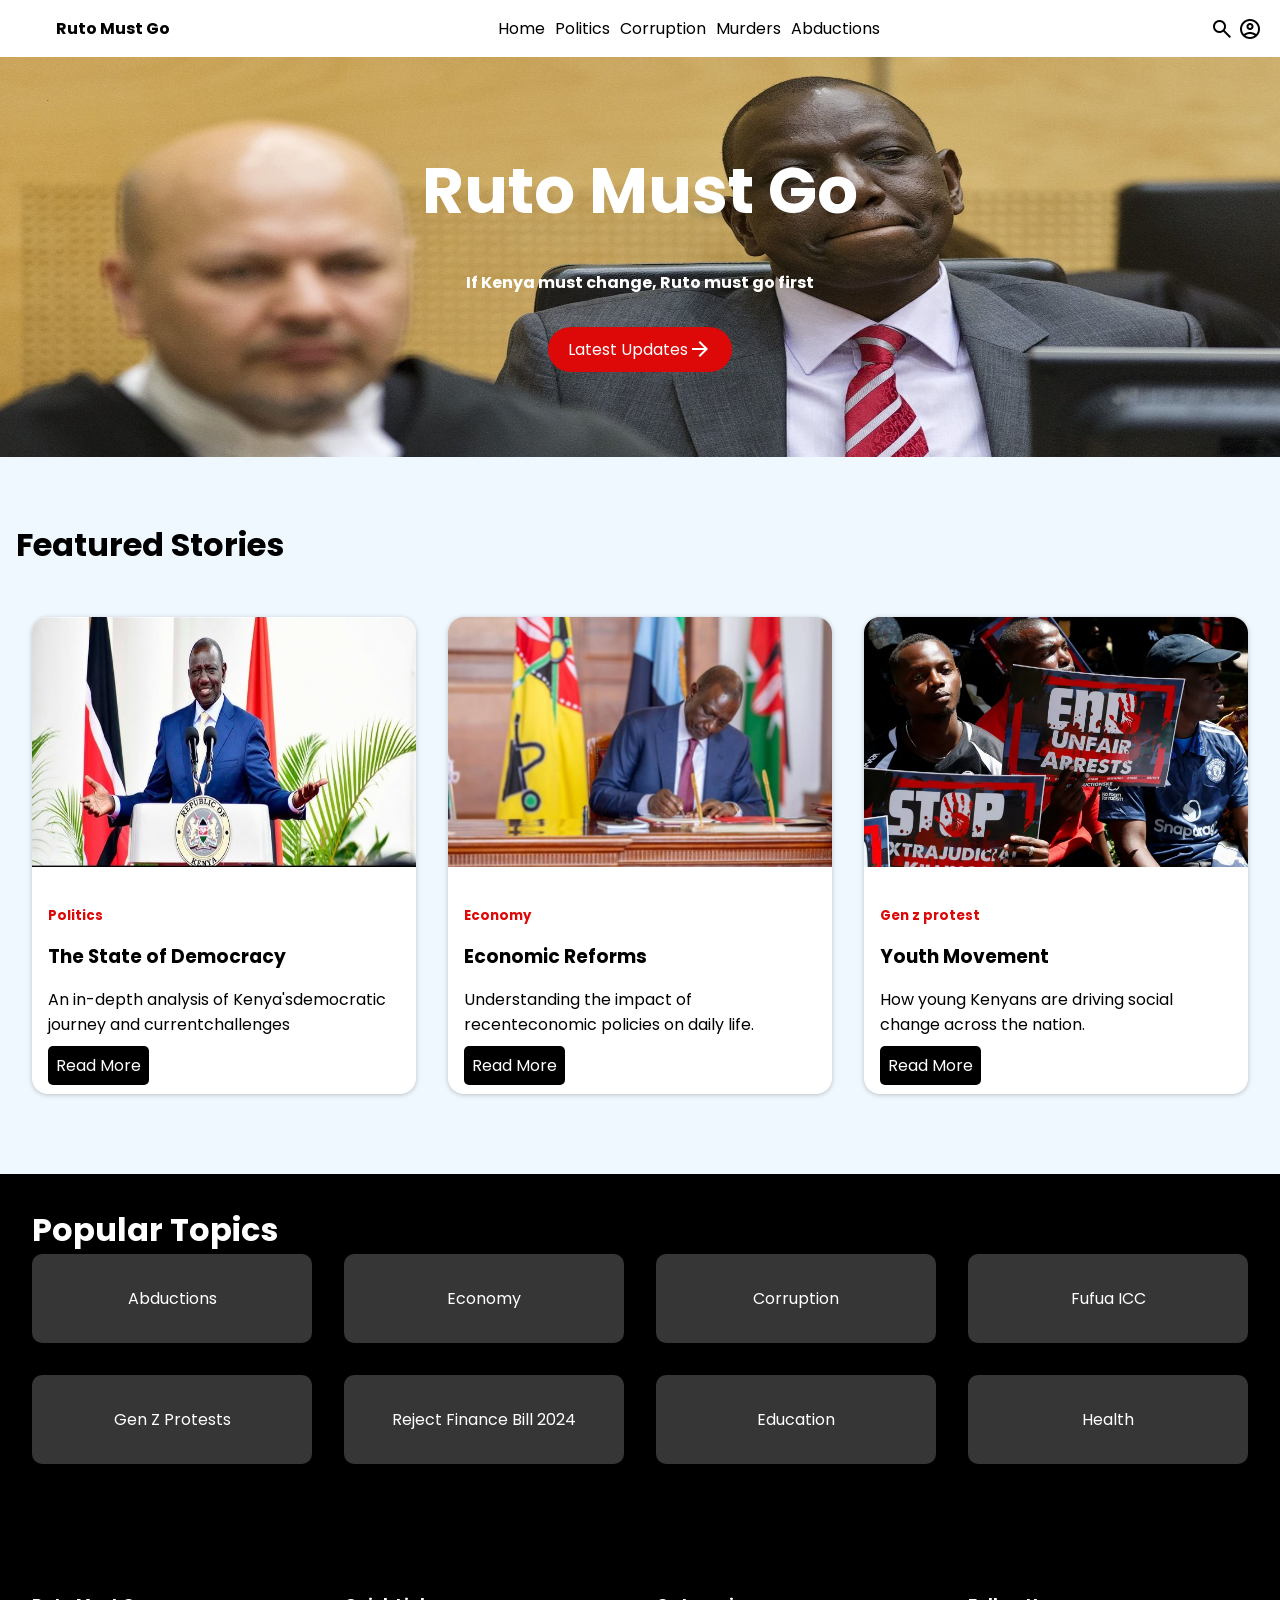
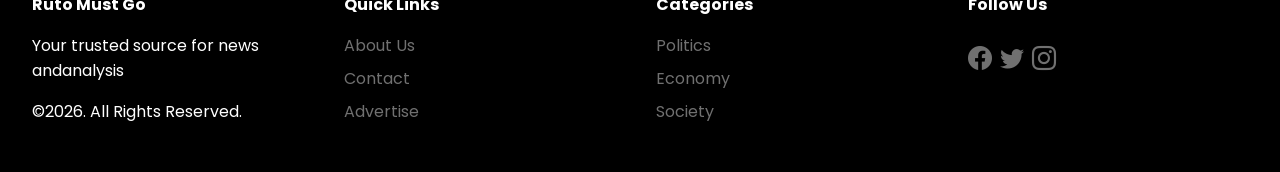
==== index.html @ 0d11e8c4 "Update index.html" ====
<!DOCTYPE html>
<html lang="en">
<head>
    <meta charset="UTF-8">
    <meta name="viewport" content="width=device-width, initial-scale=1.0">
    <title>Ruto Must Go</title>
    <link rel="icon" href="./public/external/icc.jpg">
    <link rel="stylesheet" href="styles/index.css">
    <script src="https://ajax.googleapis.com/ajax/libs/jquery/3.7.1/jquery.min.js"></script>
    <link rel="stylesheet" href="https://cdn.jsdelivr.net/npm/bootstrap-icons@1.5.0/font/bootstrap-icons.css">
    <link href="https://fonts.googleapis.com/css2?family=Material+Symbols+Outlined" rel="stylesheet" />   
</head>
<body>
    <div class="main-frame">
        <div class="frame1">
            <div class="navbar-section1">
                <span class="material-symbols-outlined menu" id="menu">menu</span>
                <h2>Ruto Must Go</h2>
            </div>
            <div class="navbar-section2">
                <ul>
                    <li><a href="/">Home</a></li>
                    <li><a href="Blogs/Politics.html">Politics</a></li>
                    <li><a href="Blogs/Corruption.html">Corruption</a></li>
                    <li><a href="Blogs/Murders.html">Murders</a></li>
                    <li><a href="Blogs/abductions.html">Abductions</a></li>
                </ul>
            </div>
            <div class="navbar-section3">
                <span class="material-symbols-outlined">search</span>
                <span class="material-symbols-outlined">account_circle</span>
            </div>
        </div>

        <div class="frame2">
            <div class="frame2-section">
                <h1>Ruto Must Go</h1>
                <p>If Kenya must change, Ruto must go first</p>
                <a href="#">
                    <span>Latest Updates</span>
                    <span class="material-symbols-outlined">arrow_forward</span>
                </a>
            </div>
        </div>

        <div class="frame3">
            <h1>Featured Stories</h1>
            <div class="frame3-section">
                <div class="card">
                    <div class="top"><img src="./Assets/tq_blzp55lz-d-z3i-200h.png" alt=""></div>
                    <div class="bottom">
                        <h5>Politics</h5>
                        <h3>The State of Democracy</h3>
                        <p>An in-depth analysis of Kenya'sdemocratic journey and currentchallenges</p>
                        <a href="#">Read More</a>
                    </div>
                </div>
                <div class="card">
                    <div class="top"><img src="./Assets/tq_httdwkskzj-oll-400w.png" alt=""></div>
                    <div class="bottom">
                        <h5>Economy</h5>
                        <h3>Economic Reforms</h3>
                        <p>Understanding the impact of recenteconomic policies on daily life.</p>
                        <a href="#">Read More</a>
                    </div>
                </div>
                <div class="card">
                    <div class="top"><img src="./Assets/tq_vumowcotjv-c1ed-400w.png" alt=""></div>
                    <div class="bottom">
                        <h5>Gen z protest</h5>
                        <h3>Youth Movement</h3>
                        <p>How young Kenyans are driving social change across the nation.</p>
                        <a href="#">Read More</a>
                    </div>
                </div>
            </div>
        </div>

        <div class="frame4">
            <div class="frame4-top">
                <h1>popular topics</h1>
                <div class="frame4-top-section">
                    <div class="card1"> <a href="#">Abductions</a></div>
                    <div class="card1"> <a href="#">Economy</a></div>
                    <div class="card1"> <a href="#">Corruption</a></div>
                    <div class="card1"> <a href="#">Fufua ICC</a></div>
                    <div class="card1"> <a href="#">Gen Z Protests</a></div>
                    <div class="card1"> <a href="#">Reject Finance Bill 2024</a></div>
                    <div class="card1"> <a href="#">Education</a></div>
                    <div class="card1"> <a href="#">Health</a></div>
                </div>
            </div>
            <div class="frame4-bottom">
                <div class="col1 col">
                    <h2>Ruto Must Go</h2>
                    <p>Your trusted source for news andanalysis</p>
                    <p>&copy;<span id="getDate"></span>. All Rights Reserved.</p>
                </div>
                <div class="col2 col">
                    <h2>Quick Links</h2>
                    <ul>
                        <li><a href="#">About Us</a></li>
                        <li><a href="#">Contact</a></li>
                        <li><a href="#">Advertise</a></li>
                    </ul>
                </div>
                <div class="col3 col">
                    <h2>Categories</h2>
                    <ul>
                        <li><a href="#">Politics</a></li>
                        <li><a href="#">Economy</a></li>
                        <li><a href="#">Society</a></li>
                    </ul>

                </div>
                <div class="col4 col">
                    <h2>Follow Us</h2>
                    <ul>
                        <li><a href="https://www.facebook.com/jonathan.mwaniki.127"><span class="bi-facebook"></span></a></li>
                        <li><a href="https://x.com/Maestropuns"><span class="bi-twitter"></span></a></li>
                        <li><a href="https://www.instagram.com/jonaahrojo/"><span class="bi-instagram"></span></a></li>
                    </ul>

                </div>
            </div>
        </div>
    </div>

    <script src="script.js"></script>
</body>
</html>
---- styles/index.css ----
@import url("https://fonts.googleapis.com/css2?family=Poppins:ital,wght@0,100;0,200;0,300;0,400;0,500;0,600;0,700;0,800;0,900;1,100;1,200;1,300;1,400;1,500;1,600;1,700;1,800;1,900&display=swap");
* {
  box-sizing: border-box;
  padding: 0;
  margin: 0;
  font-family: "Poppins", serif;
}

html {
  scroll-behavior: smooth;
  background-color: aliceblue;
}

body {
  margin: 0 auto;
  font-weight: 400;
  font-style: normal;
}
body .main-frame {
  margin: 0 auto;
}
body .main-frame .frame1 {
  display: flex;
  justify-content: space-between;
  padding: 1rem;
  align-items: center;
  background: #fff;
}
body .main-frame .frame1 .navbar-section1 {
  display: flex;
  align-items: center;
}
body .main-frame .frame1 .navbar-section1 span {
  cursor: pointer;
}
body .main-frame .frame1 .navbar-section1 #menu {
  visibility: collapse;
}
body .main-frame .frame1 .navbar-section1 h2 {
  margin-left: 1rem;
  font-size: 1rem;
  cursor: pointer;
}
body .main-frame .frame1 .navbar-section2 {
  transition-duration: 2s;
}
body .main-frame .frame1 .navbar-section2 ul {
  list-style-type: none;
  display: flex;
  align-items: center;
  justify-content: space-between;
}
body .main-frame .frame1 .navbar-section2 ul li a {
  font-size: 1rem;
  text-decoration: none;
  color: #000;
  display: block;
  padding: 0 5px;
}
body .main-frame .frame1 .navbar-section2 ul li a:hover {
  color: #dd0808;
}
body .main-frame .frame1 .navbar-section3 {
  display: flex;
  justify-content: space-between;
  font-size: 1rem;
  align-items: center;
}
body .main-frame .frame1 .navbar-section3 span {
  margin: 0 2px;
  cursor: pointer;
}
@media screen and (max-width: 40rem) {
  body .main-frame .frame1 .navbar-section1 {
    display: flex;
    align-items: center;
  }
  body .main-frame .frame1 .navbar-section1 span {
    cursor: pointer;
  }
  body .main-frame .frame1 .navbar-section1 #menu {
    visibility: visible;
  }
  body .main-frame .frame1 .navbar-section1 h2 {
    margin-left: 1rem;
    font-size: 1rem;
    cursor: pointer;
  }
  body .main-frame .frame1 .navbar-section2 {
    display: none;
  }
  body .main-frame .frame1 .navbar-section2 ul {
    list-style-type: none;
    display: block;
    align-items: center;
    justify-content: space-between;
    position: fixed;
    left: 0;
    top: 55px;
    background: #000;
    height: 100vh;
    width: 100%;
  }
  body .main-frame .frame1 .navbar-section2 ul li a {
    font-size: 1rem;
    text-decoration: none;
    color: #fff;
    display: block;
    padding: 10px;
    width: 100%;
    height: 100%;
  }
  body .main-frame .frame1 .navbar-section2 ul li a:hover {
    border-bottom: 1px solid #dd0808;
  }
  body .main-frame .frame1 .navbar-section3 {
    display: flex;
    justify-content: space-between;
    font-size: 1rem;
    align-items: center;
  }
  body .main-frame .frame1 .navbar-section3 span {
    margin: 0 2px;
    cursor: pointer;
  }
}
body .main-frame .frame2 {
  width: 100%;
  height: 400px;
  background-image: url("../Assets/tq_gkuesghzdx-71l1500h.png");
  background-repeat: no-repeat;
  background-position: center;
  background-size: 100% 100%;
  color: #fff;
  display: flex;
  justify-content: center;
  align-items: center;
  text-align: center;
}
body .main-frame .frame2 .frame2-section h1 {
  font-size: 4rem;
}
body .main-frame .frame2 .frame2-section p {
  font-weight: bolder;
  padding: 2rem 0;
}
body .main-frame .frame2 .frame2-section a {
  color: #fff;
  background: #dd0808;
  padding: 10px 20px;
  display: inline-flex;
  justify-content: space-between;
  align-items: center;
  border-radius: 3rem;
  text-decoration: none;
}
body .main-frame .frame2 .frame2-section a:hover {
  background: rgba(221, 8, 8, 0.8078431373);
}
@media screen and (max-width: 40rem) {
  body .main-frame .frame2 {
    width: 100%;
    height: 400px;
    background-image: url("../Assets/tq_gkuesghzdx-71l1500h.png");
    background-repeat: no-repeat;
    background-position: center;
    background-size: 100% 100%;
    color: #fff;
    display: flex;
    justify-content: center;
    align-items: center;
    text-align: center;
  }
  body .main-frame .frame2 .frame2-section h1 {
    font-size: 2rem;
    padding: 0 1rem;
  }
  body .main-frame .frame2 .frame2-section p {
    font-weight: bolder;
    padding: 2rem 1rem;
  }
  body .main-frame .frame2 .frame2-section a {
    color: #fff;
    background: #dd0808;
    padding: 10px 20px;
    display: inline-flex;
    justify-content: space-between;
    align-items: center;
    border-radius: 3rem;
    text-decoration: none;
  }
  body .main-frame .frame2 .frame2-section a:hover {
    background: rgba(221, 8, 8, 0.8078431373);
  }
}
body .main-frame .frame3 {
  margin: 1rem;
  padding: 3rem 0;
}
body .main-frame .frame3 h1 {
  padding-bottom: 2rem;
}
body .main-frame .frame3 .frame3-section {
  padding: 1rem;
  display: grid;
  grid-template-columns: repeat(auto-fit, minmax(10rem, 1fr));
  gap: 2rem;
}
body .main-frame .frame3 .frame3-section .card {
  background: #fff;
  border-radius: 1rem;
  box-shadow: 0 1px 5px rgba(0, 0, 0, 0.2274509804);
}
body .main-frame .frame3 .frame3-section .card .top img {
  width: 100%;
  height: 250px;
  border-radius: 1rem 1rem 0 0;
}
body .main-frame .frame3 .frame3-section .card .bottom {
  margin: 1rem;
}
body .main-frame .frame3 .frame3-section .card .bottom h5 {
  padding: 1rem 0;
  color: #dd0808;
}
body .main-frame .frame3 .frame3-section .card .bottom p {
  padding: 1rem 0;
}
body .main-frame .frame3 .frame3-section .card .bottom a {
  background: #000;
  color: #fff;
  padding: 0.5rem;
  text-decoration: none;
  border-radius: 5px;
}
body .main-frame .frame3 .frame3-section .card .bottom a:hover {
  background: #dd0808;
}
@media screen and (max-width: 40rem) {
  body .main-frame .frame3 {
    margin: 0;
    padding: 1rem 0.5rem;
  }
  body .main-frame .frame3 h1 {
    padding-bottom: 1rem;
  }
  body .main-frame .frame3 .frame3-section {
    padding: 1rem;
    display: grid;
    grid-template-columns: repeat(auto-fit, minmax(15rem, 1fr));
    gap: 1rem;
  }
  body .main-frame .frame3 .frame3-section .card {
    background: #fff;
    border-radius: 1rem;
    box-shadow: 0 1px 5px rgba(0, 0, 0, 0.2274509804);
  }
  body .main-frame .frame3 .frame3-section .card .top img {
    height: 180px;
  }
  body .main-frame .frame3 .frame3-section .card .bottom {
    margin: 0.5rem;
  }
  body .main-frame .frame3 .frame3-section .card .bottom h5 {
    padding: 0.5rem 0;
  }
  body .main-frame .frame3 .frame3-section .card .bottom p {
    padding: 0.5rem 0;
  }
  body .main-frame .frame3 .frame3-section .card .bottom a {
    padding: 0.5rem;
    display: block;
    width: fit-content;
    margin: 0 auto;
  }
}
body .main-frame .frame4 {
  background: #000;
  color: #fff;
  padding: 2rem 2rem 0 2rem;
}
body .main-frame .frame4 .frame4-top h1 {
  text-transform: capitalize;
}
body .main-frame .frame4 .frame4-top .frame4-top-section {
  display: grid;
  grid-template-columns: repeat(auto-fit, minmax(15rem, 1fr));
  gap: 2rem;
}
body .main-frame .frame4 .frame4-top .frame4-top-section .card1 {
  background: rgba(112, 112, 112, 0.4823529412);
  border-radius: 10px;
  display: flex;
  justify-content: center;
  align-items: center;
  border-radius: 10px;
}
body .main-frame .frame4 .frame4-top .frame4-top-section .card1 a {
  display: block;
  text-decoration: none;
  margin: 0 auto;
  padding: 2rem;
  width: 100%;
  height: 100%;
  text-align: center;
  border-radius: inherit;
  color: white;
}
body .main-frame .frame4 .frame4-top .frame4-top-section .card1 a:hover {
  background: #dd0808;
}
body .main-frame .frame4 .frame4-bottom {
  margin: 8rem 0 0 0;
  display: grid;
  grid-template-columns: repeat(auto-fit, minmax(15rem, 1fr));
  padding: 0 0 2rem 0;
  gap: 2rem;
}
body .main-frame .frame4 .frame4-bottom .col h2 {
  text-transform: capitalize;
  font-size: 1rem;
  margin: 0 0 1rem 0;
}
body .main-frame .frame4 .frame4-bottom .col ul {
  list-style-type: none;
}
body .main-frame .frame4 .frame4-bottom .col ul li {
  margin: 0.5rem 0;
}
body .main-frame .frame4 .frame4-bottom .col ul li a {
  color: #707070;
  text-decoration: none;
}
body .main-frame .frame4 .frame4-bottom .col ul li a:hover {
  text-decoration: underline #dd0808;
}
body .main-frame .frame4 .frame4-bottom .col p {
  margin: 1rem 0;
}
body .main-frame .frame4 .frame4-bottom .col4 ul {
  display: flex;
  gap: 0.5rem;
  font-size: 1.5rem;
}

/*# sourceMappingURL=index.css.map */
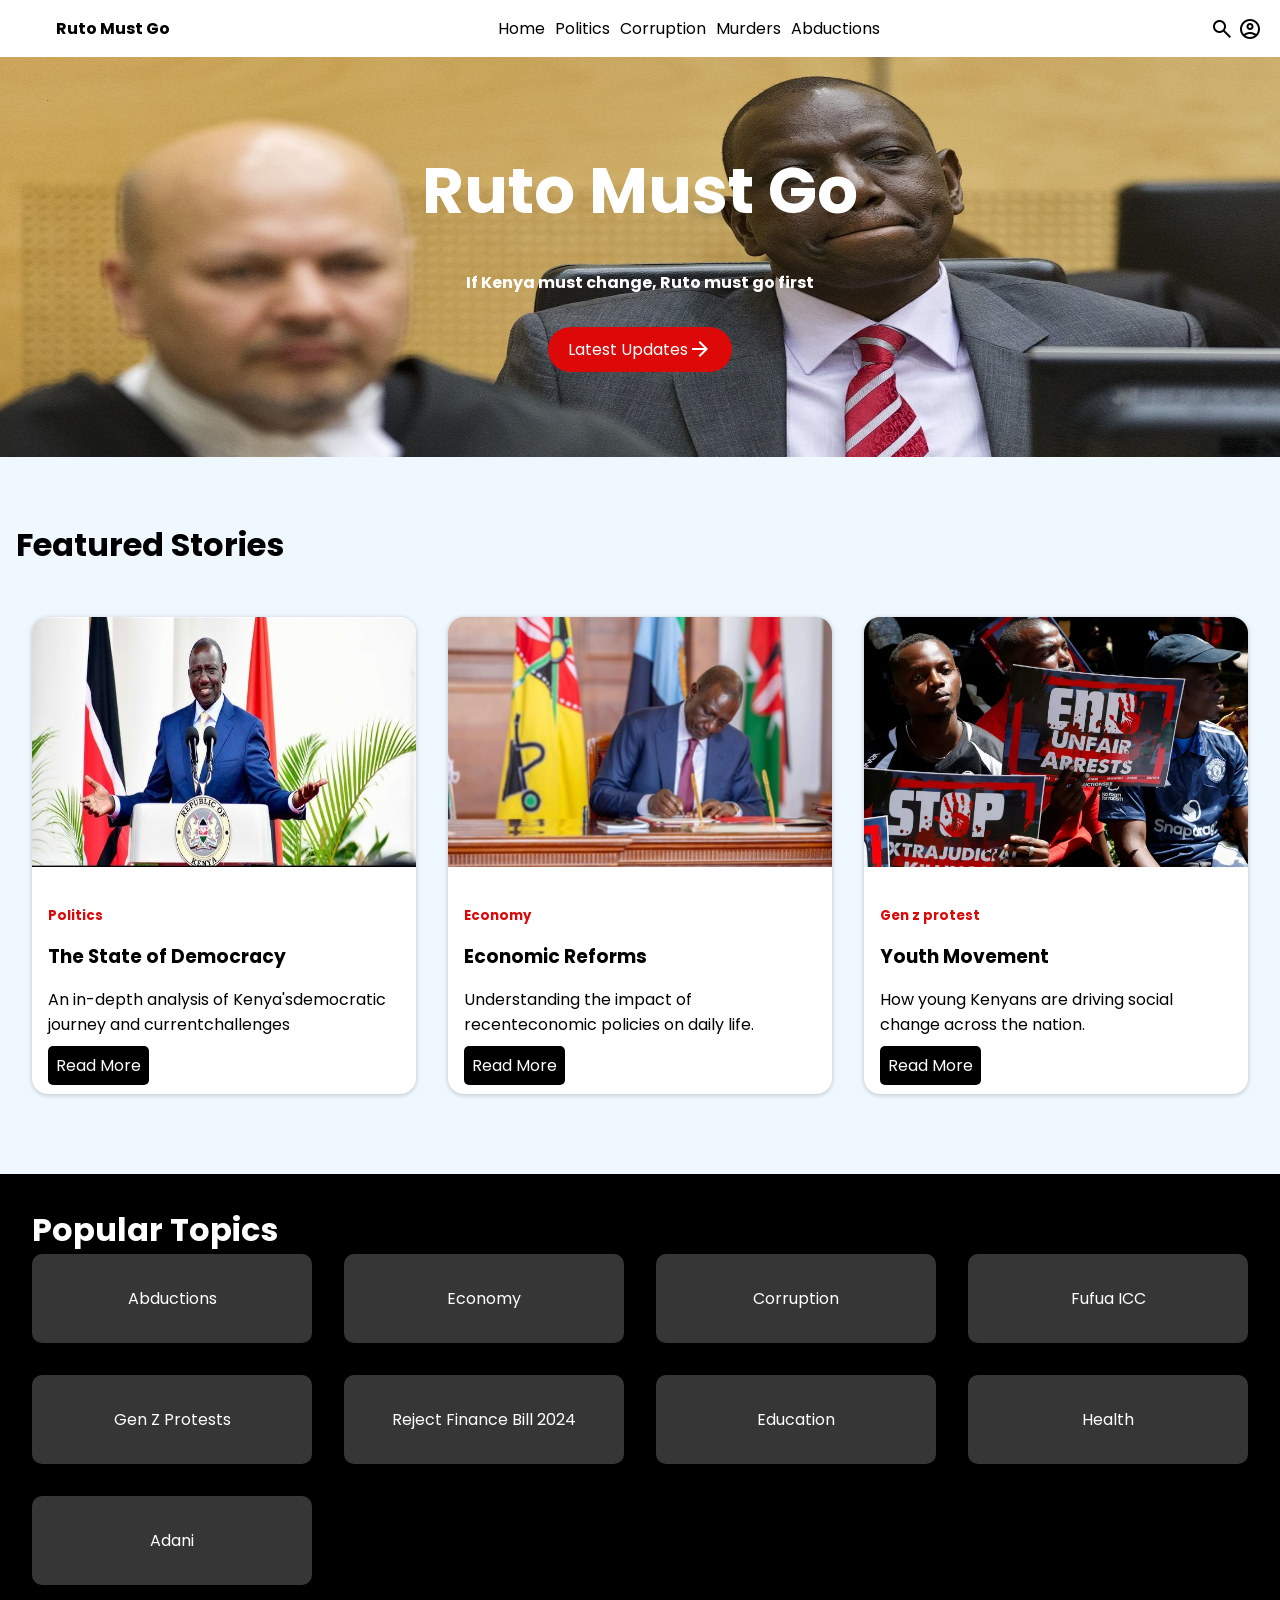
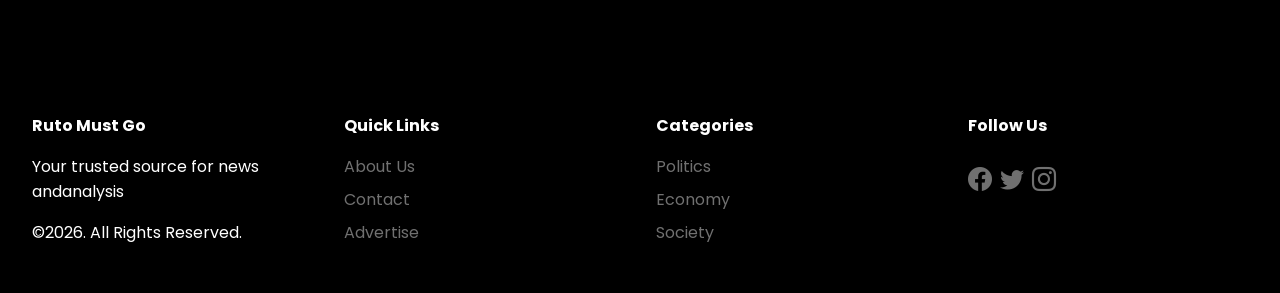
==== commit 2c2d6a38: "Update index.html" ====
--- a/index.html
+++ b/index.html
@@ -20,9 +20,9 @@
             <div class="navbar-section2">
                 <ul>
                     <li><a href="/">Home</a></li>
-                    <li><a href="Blogs/Politics.html">Politics</a></li>
-                    <li><a href="Blogs/Corruption.html">Corruption</a></li>
-                    <li><a href="Blogs/Murders.html">Murders</a></li>
+                    <li><a href="Blogs/politics.html">Politics</a></li>
+                    <li><a href="Blogs/corruption.html">Corruption</a></li>
+                    <li><a href="Blogs/murders.html">Murders</a></li>
                     <li><a href="Blogs/abductions.html">Abductions</a></li>
                 </ul>
             </div>
@@ -80,14 +80,15 @@
             <div class="frame4-top">
                 <h1>popular topics</h1>
                 <div class="frame4-top-section">
-                    <div class="card1"> <a href="#">Abductions</a></div>
-                    <div class="card1"> <a href="#">Economy</a></div>
-                    <div class="card1"> <a href="#">Corruption</a></div>
-                    <div class="card1"> <a href="#">Fufua ICC</a></div>
-                    <div class="card1"> <a href="#">Gen Z Protests</a></div>
-                    <div class="card1"> <a href="#">Reject Finance Bill 2024</a></div>
-                    <div class="card1"> <a href="#">Education</a></div>
-                    <div class="card1"> <a href="#">Health</a></div>
+                    <div class="card1"> <a href="Blogs/abductions.html">Abductions</a></div>
+                    <div class="card1"> <a href="Blogs/economy.html">Economy</a></div>
+                    <div class="card1"> <a href="Blogs/corruption.html">Corruption</a></div>
+                    <div class="card1"> <a href="Blogs/fufuaicc.html">Fufua ICC</a></div>
+                    <div class="card1"> <a href="Blogs/genzprotests.html">Gen Z Protests</a></div>
+                    <div class="card1"> <a href="Blogs/rejectfinancebill2024.html">Reject Finance Bill 2024</a></div>
+                    <div class="card1"> <a href="Blogs/education.html">Education</a></div>
+                    <div class="card1"> <a href="Blogs/health.html">Health</a></div>
+                    <div class="card1"> <a href="Blogs/adani.html">Adani</a></div>
                 </div>
             </div>
             <div class="frame4-bottom">
@@ -107,7 +108,7 @@
                 <div class="col3 col">
                     <h2>Categories</h2>
                     <ul>
-                        <li><a href="#">Politics</a></li>
+                        <li><a href="Blogs/politics.html">Politics</a></li>
                         <li><a href="#">Economy</a></li>
                         <li><a href="#">Society</a></li>
                     </ul>
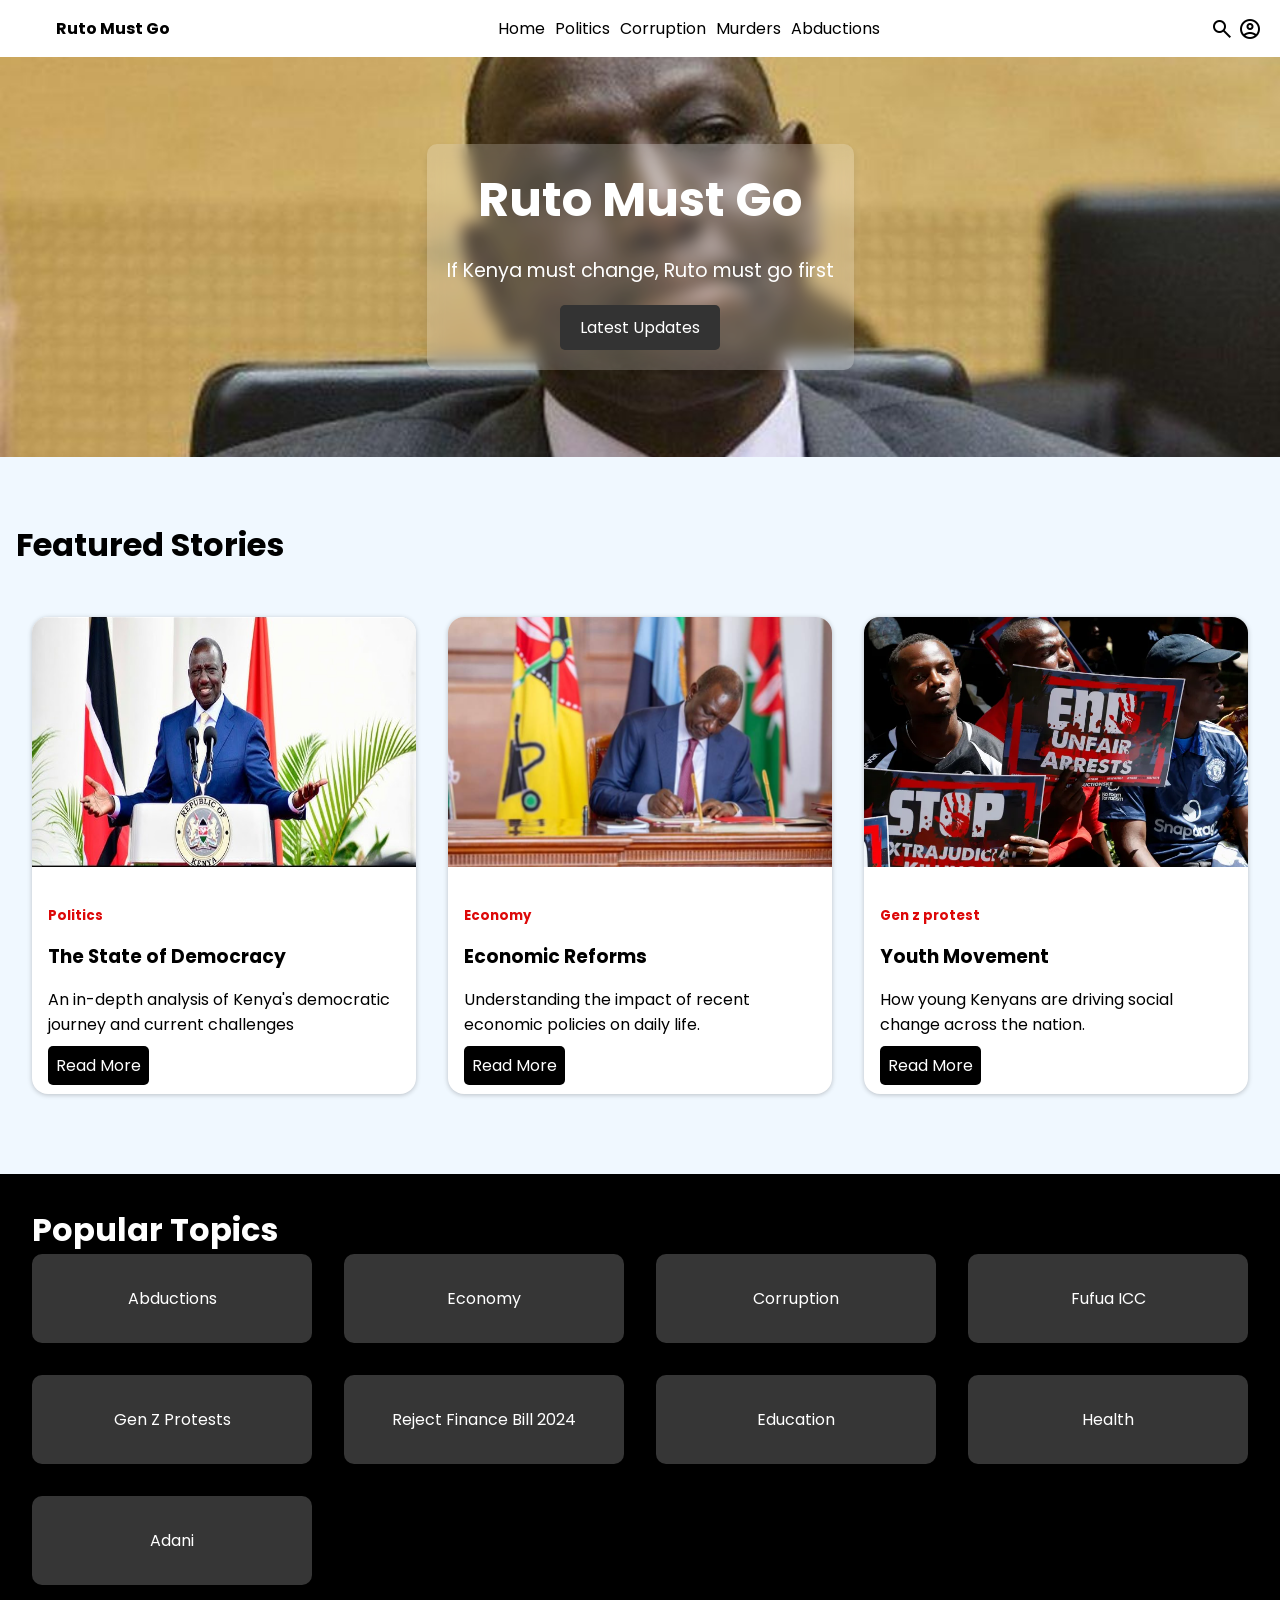
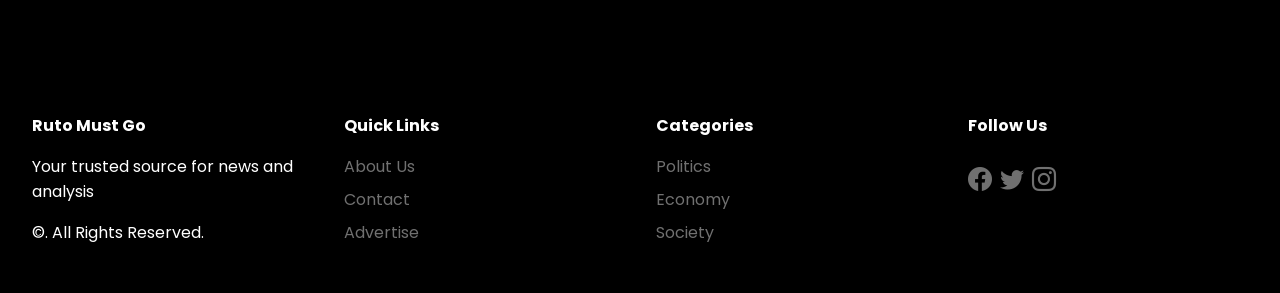
==== commit 252f50a3: "update" ====
--- a/index.html
+++ b/index.html
@@ -8,7 +8,102 @@
     <link rel="stylesheet" href="styles/index.css">
     <script src="https://ajax.googleapis.com/ajax/libs/jquery/3.7.1/jquery.min.js"></script>
     <link rel="stylesheet" href="https://cdn.jsdelivr.net/npm/bootstrap-icons@1.5.0/font/bootstrap-icons.css">
-    <link href="https://fonts.googleapis.com/css2?family=Material+Symbols+Outlined" rel="stylesheet" />   
+    <link href="https://fonts.googleapis.com/css2?family=Material+Symbols+Outlined" rel="stylesheet" />
+    <style>
+        /* Frame2 holds the rotating images and the content */
+        .frame2 {
+            position: relative;
+            width: 100%;
+            height: 400px; /* Adjust height based on your design */
+            overflow: hidden;
+        }
+
+        /* Container for rotating header images */
+        .header-images {
+            display: flex;
+            position: absolute;
+            width: 300%; /* 3 images taking up full width */
+            height: 100%;
+            animation: rotateImages 9s infinite ease-in-out;
+        }
+
+        /* Ensure images are sized to fill the header */
+        .header-images img {
+            width: 33.33%; /* Each image takes up 1/3 of the container width */
+            object-fit: cover;
+            height: 100%; /* Ensure the images fill the container vertically */
+        }
+
+        /* Animation for rotating the images */
+        @keyframes rotateImages {
+            0% {
+                transform: translateX(0);
+            }
+            33.33% {
+                transform: translateX(-33.33%);
+            }
+            66.66% {
+                transform: translateX(-66.66%);
+            }
+            100% {
+                transform: translateX(0);
+            }
+        }
+
+        /* Glassmorphism effect for the content */
+        .frame2-content {
+            position: absolute;
+            top: 0;
+            left: 0;
+            width: 100%;
+            height: 100%;
+            display: flex;
+            flex-direction: column;
+            justify-content: center;
+            align-items: center;
+            color: white;
+            z-index: 10; /* Ensures the content is above the rotating images */
+        }
+
+        /* Glassmorphism container (only applied to title, subheadline, and button) */
+        .glassmorphism {
+            padding: 20px;
+            backdrop-filter: blur(8px); /* Glassmorphism effect */
+            background: rgba(255, 255, 255, 0.2); /* Transparent background */
+            border-radius: 10px;
+            box-shadow: 0 4px 6px rgba(0, 0, 0, 0.1);
+            text-align: center;
+        }
+
+        /* Title */
+        .glassmorphism h1 {
+            font-size: 3rem;
+            font-weight: bold;
+            margin-bottom: 20px;
+        }
+
+        /* Subheadline */
+        .glassmorphism p {
+            font-size: 1.2rem;
+            margin-bottom: 20px;
+        }
+
+        /* Latest Updates Button */
+        .glassmorphism a {
+            font-size: 1rem;
+            text-decoration: none;
+            color: #fff;
+            background-color: #333;
+            padding: 10px 20px;
+            border-radius: 5px;
+            display: inline-block;
+            transition: background-color 0.3s;
+        }
+
+        .glassmorphism a:hover {
+            background-color: #555;
+        }
+    </style>
 </head>
 <body>
     <div class="main-frame">
@@ -32,14 +127,22 @@
             </div>
         </div>
 
+        <!-- Frame2: Image animation and content with glassmorphism -->
         <div class="frame2">
-            <div class="frame2-section">
-                <h1>Ruto Must Go</h1>
-                <p>If Kenya must change, Ruto must go first</p>
-                <a href="#">
-                    <span>Latest Updates</span>
-                    <span class="material-symbols-outlined">arrow_forward</span>
-                </a>
+            <!-- Rotating Header Images -->
+            <div class="header-images">
+                <img src="./Assets/kasongo.webp" alt="Image 1">
+                <img src="./Assets/kasongo2.jpg" alt="Image 2">
+                <img src="./Assets/tq_blzp55lz-d-z3i-200h.png" alt="Image 3">
+            </div>
+
+            <!-- Glassmorphism Content Section -->
+            <div class="frame2-content">
+                <div class="glassmorphism">
+                    <h1>Ruto Must Go</h1>
+                    <p>If Kenya must change, Ruto must go first</p>
+                    <a href="#">Latest Updates</a>
+                </div>
             </div>
         </div>
 
@@ -51,7 +154,7 @@
                     <div class="bottom">
                         <h5>Politics</h5>
                         <h3>The State of Democracy</h3>
-                        <p>An in-depth analysis of Kenya'sdemocratic journey and currentchallenges</p>
+                        <p>An in-depth analysis of Kenya's democratic journey and current challenges</p>
                         <a href="#">Read More</a>
                     </div>
                 </div>
@@ -60,7 +163,7 @@
                     <div class="bottom">
                         <h5>Economy</h5>
                         <h3>Economic Reforms</h3>
-                        <p>Understanding the impact of recenteconomic policies on daily life.</p>
+                        <p>Understanding the impact of recent economic policies on daily life.</p>
                         <a href="#">Read More</a>
                     </div>
                 </div>
@@ -94,7 +197,7 @@
             <div class="frame4-bottom">
                 <div class="col1 col">
                     <h2>Ruto Must Go</h2>
-                    <p>Your trusted source for news andanalysis</p>
+                    <p>Your trusted source for news and analysis</p>
                     <p>&copy;<span id="getDate"></span>. All Rights Reserved.</p>
                 </div>
                 <div class="col2 col">
@@ -112,21 +215,17 @@
                         <li><a href="#">Economy</a></li>
                         <li><a href="#">Society</a></li>
                     </ul>
-
                 </div>
                 <div class="col4 col">
                     <h2>Follow Us</h2>
                     <ul>
                         <li><a href="https://www.facebook.com/jonathan.mwaniki.127"><span class="bi-facebook"></span></a></li>
                         <li><a href="https://x.com/Maestropuns"><span class="bi-twitter"></span></a></li>
-                        <li><a href="https://www.instagram.com/jonaahrojo/"><span class="bi-instagram"></span></a></li>
+                        <li><a href="https://www.instagram.com/rutomustgo"><span class="bi-instagram"></span></a></li>
                     </ul>
-
                 </div>
             </div>
         </div>
     </div>
-
-    <script src="script.js"></script>
 </body>
 </html>
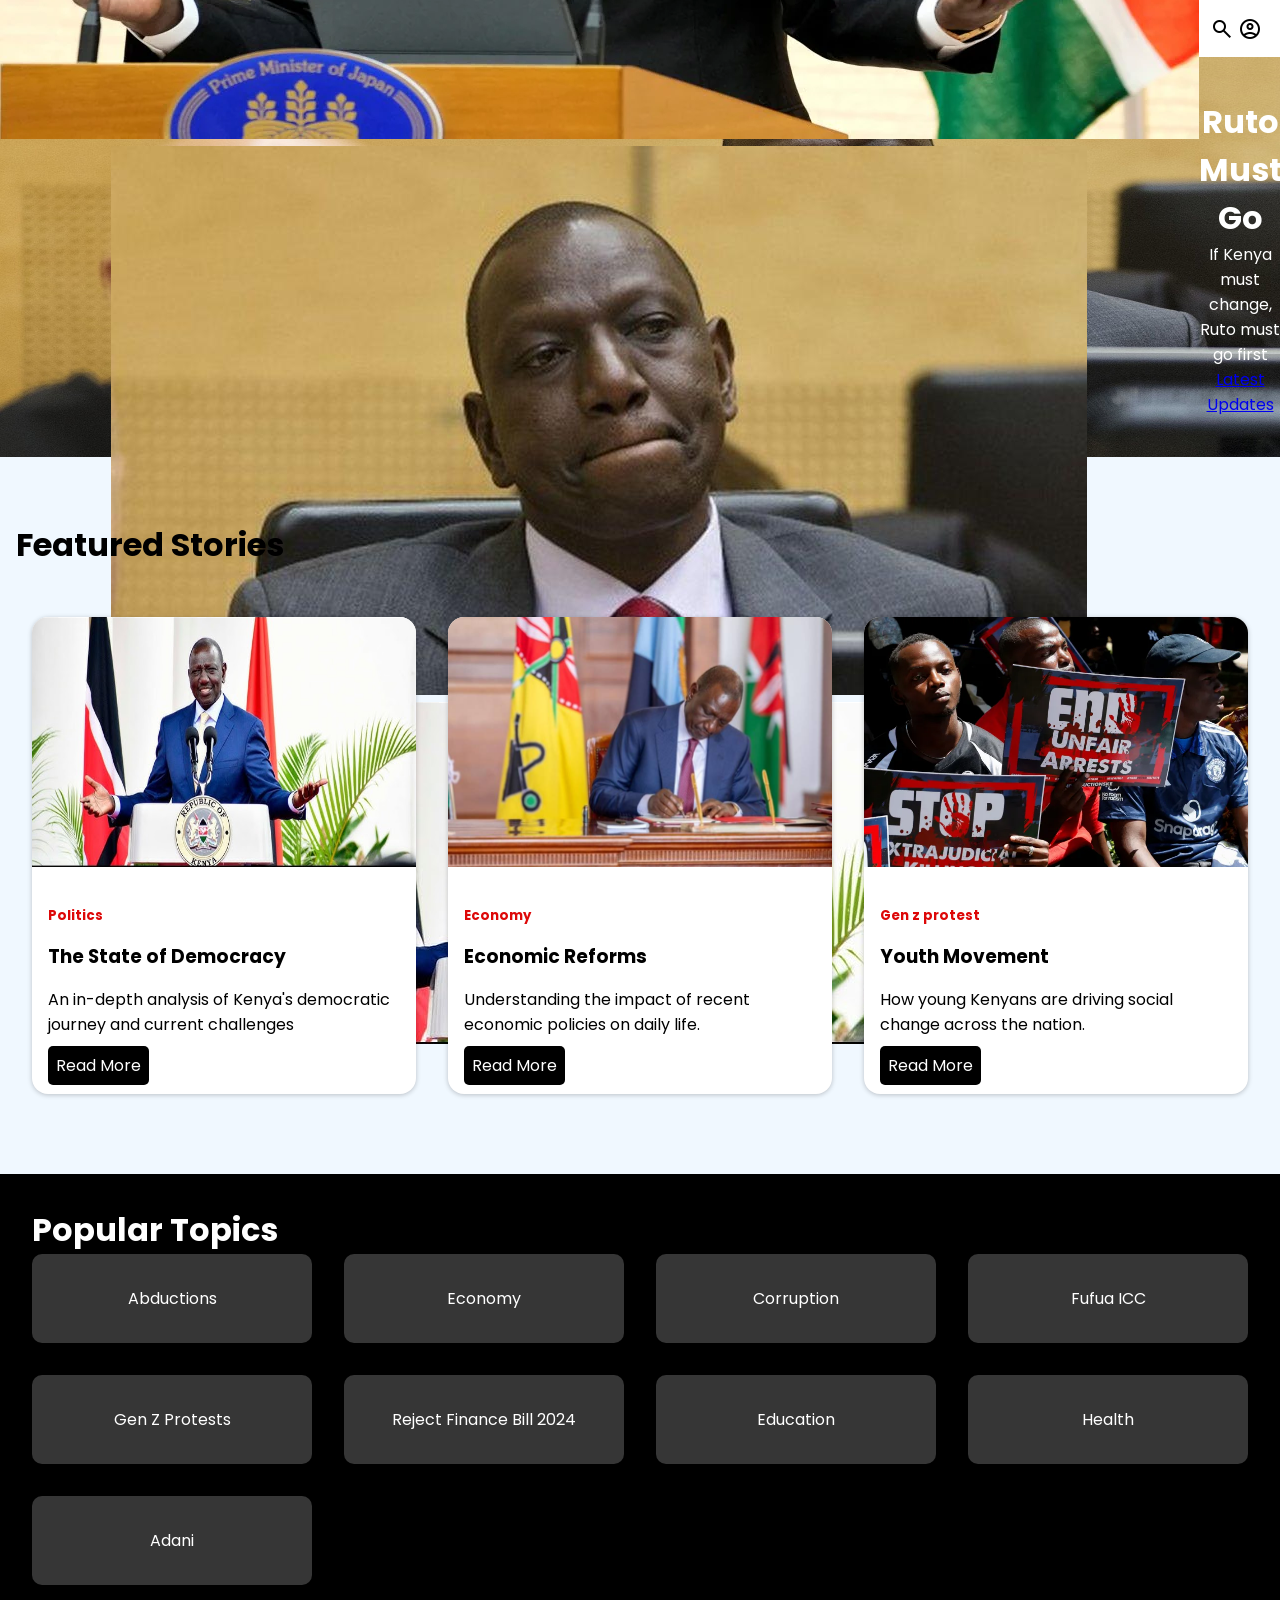
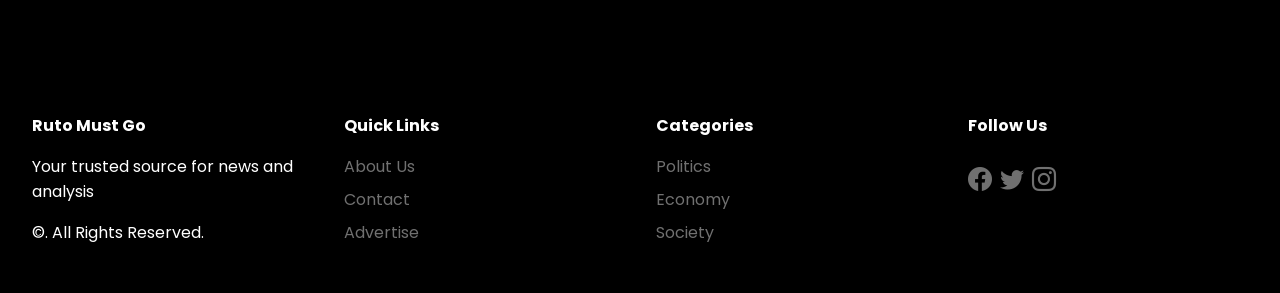
==== commit 596badf7: "Update index.html" ====
--- a/index.html
+++ b/index.html
@@ -9,101 +9,6 @@
     <script src="https://ajax.googleapis.com/ajax/libs/jquery/3.7.1/jquery.min.js"></script>
     <link rel="stylesheet" href="https://cdn.jsdelivr.net/npm/bootstrap-icons@1.5.0/font/bootstrap-icons.css">
     <link href="https://fonts.googleapis.com/css2?family=Material+Symbols+Outlined" rel="stylesheet" />
-    <style>
-        /* Frame2 holds the rotating images and the content */
-        .frame2 {
-            position: relative;
-            width: 100%;
-            height: 400px; /* Adjust height based on your design */
-            overflow: hidden;
-        }
-
-        /* Container for rotating header images */
-        .header-images {
-            display: flex;
-            position: absolute;
-            width: 300%; /* 3 images taking up full width */
-            height: 100%;
-            animation: rotateImages 9s infinite ease-in-out;
-        }
-
-        /* Ensure images are sized to fill the header */
-        .header-images img {
-            width: 33.33%; /* Each image takes up 1/3 of the container width */
-            object-fit: cover;
-            height: 100%; /* Ensure the images fill the container vertically */
-        }
-
-        /* Animation for rotating the images */
-        @keyframes rotateImages {
-            0% {
-                transform: translateX(0);
-            }
-            33.33% {
-                transform: translateX(-33.33%);
-            }
-            66.66% {
-                transform: translateX(-66.66%);
-            }
-            100% {
-                transform: translateX(0);
-            }
-        }
-
-        /* Glassmorphism effect for the content */
-        .frame2-content {
-            position: absolute;
-            top: 0;
-            left: 0;
-            width: 100%;
-            height: 100%;
-            display: flex;
-            flex-direction: column;
-            justify-content: center;
-            align-items: center;
-            color: white;
-            z-index: 10; /* Ensures the content is above the rotating images */
-        }
-
-        /* Glassmorphism container (only applied to title, subheadline, and button) */
-        .glassmorphism {
-            padding: 20px;
-            backdrop-filter: blur(8px); /* Glassmorphism effect */
-            background: rgba(255, 255, 255, 0.2); /* Transparent background */
-            border-radius: 10px;
-            box-shadow: 0 4px 6px rgba(0, 0, 0, 0.1);
-            text-align: center;
-        }
-
-        /* Title */
-        .glassmorphism h1 {
-            font-size: 3rem;
-            font-weight: bold;
-            margin-bottom: 20px;
-        }
-
-        /* Subheadline */
-        .glassmorphism p {
-            font-size: 1.2rem;
-            margin-bottom: 20px;
-        }
-
-        /* Latest Updates Button */
-        .glassmorphism a {
-            font-size: 1rem;
-            text-decoration: none;
-            color: #fff;
-            background-color: #333;
-            padding: 10px 20px;
-            border-radius: 5px;
-            display: inline-block;
-            transition: background-color 0.3s;
-        }
-
-        .glassmorphism a:hover {
-            background-color: #555;
-        }
-    </style>
 </head>
 <body>
     <div class="main-frame">
@@ -113,7 +18,7 @@
                 <h2>Ruto Must Go</h2>
             </div>
             <div class="navbar-section2">
-                <ul>
+                <ul id="navbar-list">
                     <li><a href="/">Home</a></li>
                     <li><a href="Blogs/politics.html">Politics</a></li>
                     <li><a href="Blogs/corruption.html">Corruption</a></li>
@@ -129,14 +34,12 @@
 
         <!-- Frame2: Image animation and content with glassmorphism -->
         <div class="frame2">
-            <!-- Rotating Header Images -->
             <div class="header-images">
                 <img src="./Assets/kasongo.webp" alt="Image 1">
                 <img src="./Assets/kasongo2.jpg" alt="Image 2">
                 <img src="./Assets/tq_blzp55lz-d-z3i-200h.png" alt="Image 3">
             </div>
 
-            <!-- Glassmorphism Content Section -->
             <div class="frame2-content">
                 <div class="glassmorphism">
                     <h1>Ruto Must Go</h1>
@@ -155,7 +58,7 @@
                         <h5>Politics</h5>
                         <h3>The State of Democracy</h3>
                         <p>An in-depth analysis of Kenya's democratic journey and current challenges</p>
-                        <a href="#">Read More</a>
+                        <a href="./Blogs/politics.html">Read More</a>
                     </div>
                 </div>
                 <div class="card">
@@ -164,7 +67,7 @@
                         <h5>Economy</h5>
                         <h3>Economic Reforms</h3>
                         <p>Understanding the impact of recent economic policies on daily life.</p>
-                        <a href="#">Read More</a>
+                        <a href="./Blogs/economy.html">Read More</a>
                     </div>
                 </div>
                 <div class="card">
@@ -173,7 +76,7 @@
                         <h5>Gen z protest</h5>
                         <h3>Youth Movement</h3>
                         <p>How young Kenyans are driving social change across the nation.</p>
-                        <a href="#">Read More</a>
+                        <a href="./Blogs/genzprotests.html">Read More</a>
                     </div>
                 </div>
             </div>
@@ -227,5 +130,15 @@
             </div>
         </div>
     </div>
+
+    <script>
+        // Toggle menu visibility on mobile
+        const menuIcon = document.getElementById('menu');
+        const navbarList = document.getElementById('navbar-list');
+        
+        menuIcon.addEventListener('click', () => {
+            navbarList.classList.toggle('active');
+        });
+    </script>
 </body>
 </html>
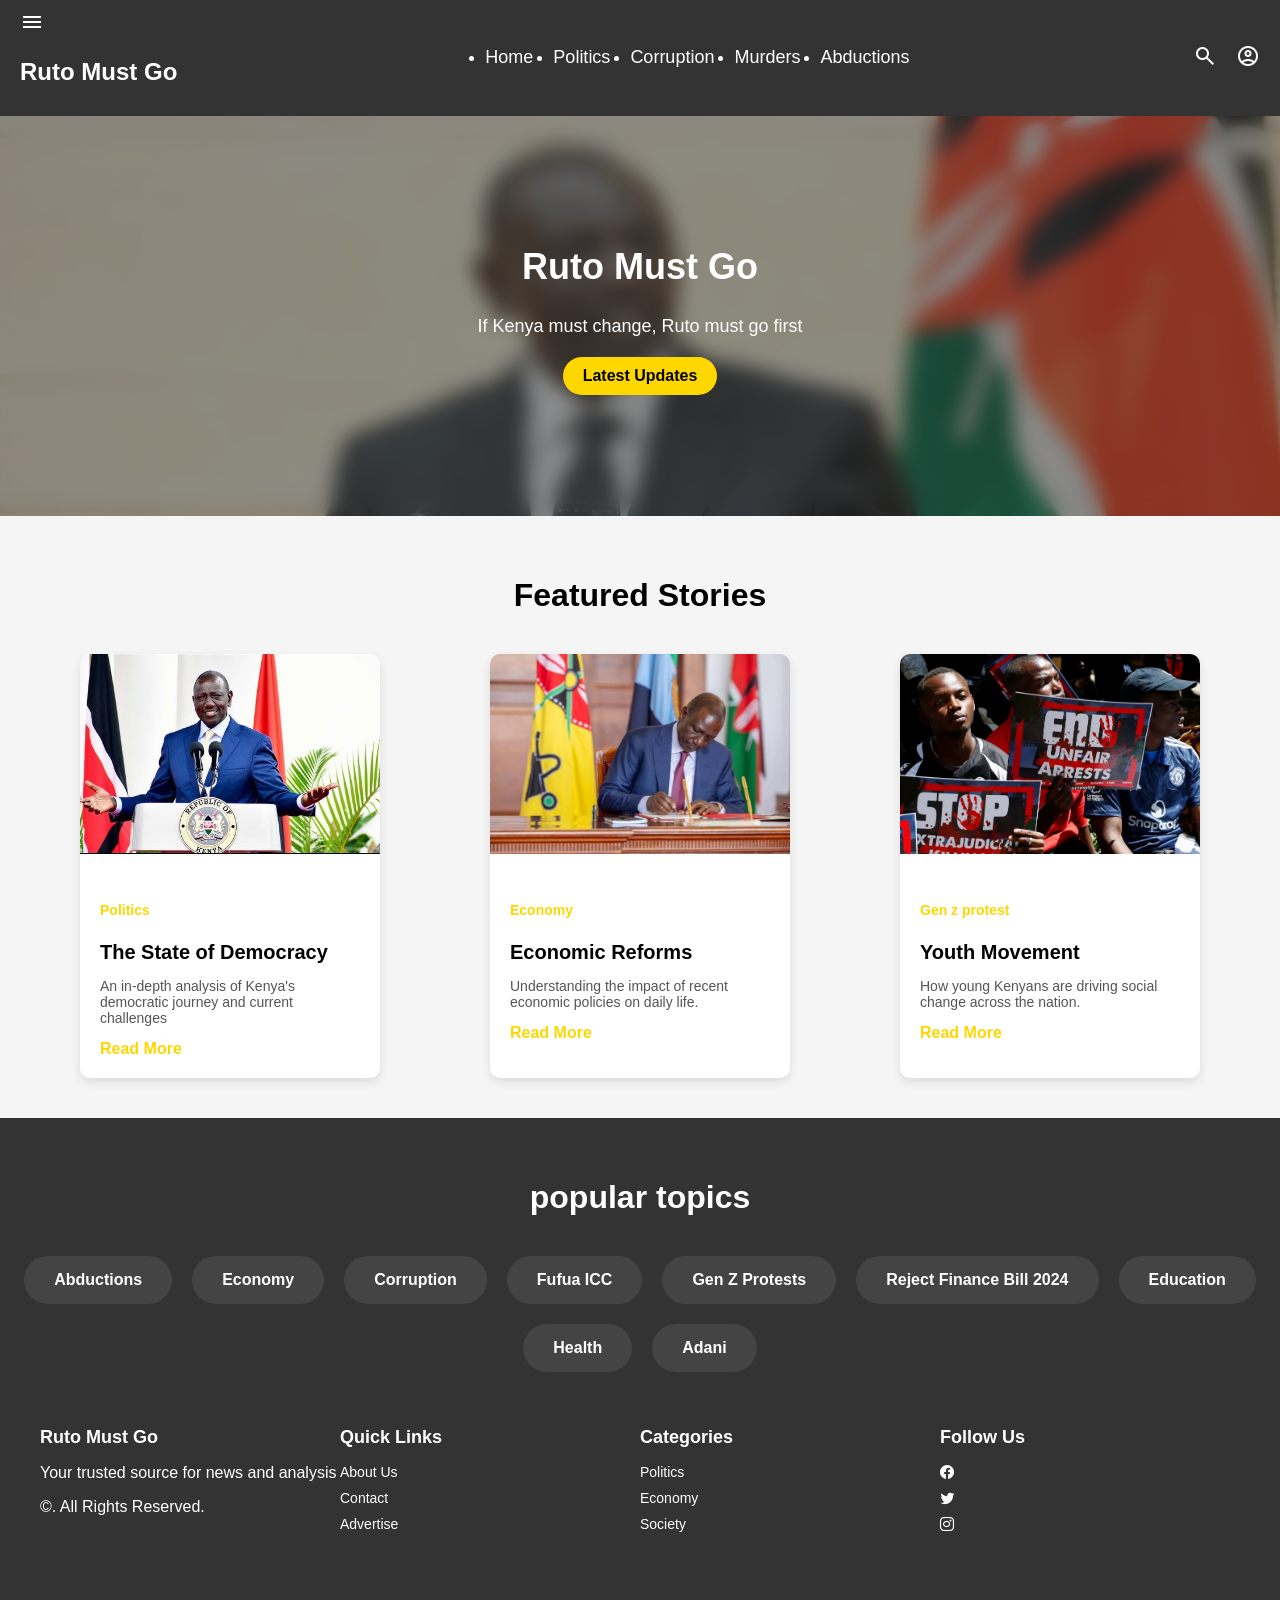
==== commit 82a70523: "update" ====
--- a/index.html
+++ b/index.html
@@ -32,14 +32,10 @@
             </div>
         </div>
 
-        <!-- Frame2: Image animation and content with glassmorphism -->
+        <!-- Frame2: Image with Glassmorphism -->
         <div class="frame2">
-            <div class="header-images">
-                <img src="./Assets/kasongo.webp" alt="Image 1">
-                <img src="./Assets/kasongo2.jpg" alt="Image 2">
-                <img src="./Assets/tq_blzp55lz-d-z3i-200h.png" alt="Image 3">
-            </div>
-
+            <img src="./Assets/kasongo.webp" alt="Header Image" class="header-image"> <!-- Single static image here -->
+            
             <div class="frame2-content">
                 <div class="glassmorphism">
                     <h1>Ruto Must Go</h1>
@@ -134,10 +130,10 @@
     <script>
         // Toggle menu visibility on mobile
         const menuIcon = document.getElementById('menu');
-        const navbarList = document.getElementById('navbar-list');
-        
+        const navbarList = document.querySelector('.navbar-section2 ul'); // Select the <ul> in navbar-section2
+
         menuIcon.addEventListener('click', () => {
-            navbarList.classList.toggle('active');
+            navbarList.classList.toggle('active'); // Add or remove the 'active' class to toggle visibility
         });
     </script>
 </body>
--- a/styles/index.css
+++ b/styles/index.css
@@ -1,346 +1,289 @@
-@import url("https://fonts.googleapis.com/css2?family=Poppins:ital,wght@0,100;0,200;0,300;0,400;0,500;0,600;0,700;0,800;0,900;1,100;1,200;1,300;1,400;1,500;1,600;1,700;1,800;1,900&display=swap");
-* {
-  box-sizing: border-box;
-  padding: 0;
-  margin: 0;
-  font-family: "Poppins", serif;
-}
-
-html {
-  scroll-behavior: smooth;
-  background-color: aliceblue;
-}
-
+/* Global Styles */
 body {
-  margin: 0 auto;
-  font-weight: 400;
-  font-style: normal;
-}
-body .main-frame {
-  margin: 0 auto;
-}
-body .main-frame .frame1 {
-  display: flex;
-  justify-content: space-between;
-  padding: 1rem;
-  align-items: center;
-  background: #fff;
-}
-body .main-frame .frame1 .navbar-section1 {
-  display: flex;
-  align-items: center;
-}
-body .main-frame .frame1 .navbar-section1 span {
-  cursor: pointer;
-}
-body .main-frame .frame1 .navbar-section1 #menu {
-  visibility: collapse;
-}
-body .main-frame .frame1 .navbar-section1 h2 {
-  margin-left: 1rem;
-  font-size: 1rem;
-  cursor: pointer;
-}
-body .main-frame .frame1 .navbar-section2 {
-  transition-duration: 2s;
-}
-body .main-frame .frame1 .navbar-section2 ul {
-  list-style-type: none;
-  display: flex;
-  align-items: center;
-  justify-content: space-between;
-}
-body .main-frame .frame1 .navbar-section2 ul li a {
-  font-size: 1rem;
-  text-decoration: none;
-  color: #000;
-  display: block;
-  padding: 0 5px;
-}
-body .main-frame .frame1 .navbar-section2 ul li a:hover {
-  color: #dd0808;
-}
-body .main-frame .frame1 .navbar-section3 {
-  display: flex;
-  justify-content: space-between;
-  font-size: 1rem;
-  align-items: center;
-}
-body .main-frame .frame1 .navbar-section3 span {
-  margin: 0 2px;
-  cursor: pointer;
-}
-@media screen and (max-width: 40rem) {
-  body .main-frame .frame1 .navbar-section1 {
-    display: flex;
+    margin: 0;
+    padding: 0;
+    font-family: Arial, sans-serif;
+}
+
+a {
+    text-decoration: none;
+    color: inherit;
+}
+
+/* Main Frame */
+.main-frame {
+    display: flex;
+    flex-direction: column;
+}
+
+/* Navbar Styling */
+.frame1 {
+    display: flex;
+    justify-content: space-between;
     align-items: center;
-  }
-  body .main-frame .frame1 .navbar-section1 span {
+    padding: 10px 20px;
+    background-color: #333;
+    color: white;
+}
+
+.navbar-section1 h2 {
+    font-size: 24px;
+}
+
+.navbar-section2 ul {
+    display: flex;
+    gap: 20px;
+}
+
+.navbar-section2 ul li a {
+    color: white;
+    font-size: 18px;
+    transition: color 0.3s;
+}
+
+.navbar-section2 ul li a:hover {
+    color: #FFD700;
+}
+
+.navbar-section3 span {
+    font-size: 24px;
+    margin-left: 15px;
     cursor: pointer;
-  }
-  body .main-frame .frame1 .navbar-section1 #menu {
-    visibility: visible;
-  }
-  body .main-frame .frame1 .navbar-section1 h2 {
-    margin-left: 1rem;
-    font-size: 1rem;
-    cursor: pointer;
-  }
-  body .main-frame .frame1 .navbar-section2 {
-    display: none;
-  }
-  body .main-frame .frame1 .navbar-section2 ul {
-    list-style-type: none;
-    display: block;
-    align-items: center;
-    justify-content: space-between;
-    position: fixed;
+}
+
+/* Frame2: Static Header Image with Glassmorphism */
+.frame2 {
+    position: relative;
+    height: 400px; /* Set a fixed height for the header */
+    width: 100%;
+    overflow: hidden;
+    background-color: #000;
+}
+
+/* Single Header Image */
+.header-image {
+    width: 100%;
+    height: 100%;
+    object-fit: cover;
+    object-position: top; /* Position the image so the top part is visible */
+    filter: brightness(50%); /* Reduce brightness by 50% */
+    position: absolute;
+    top: 0;
     left: 0;
-    top: 55px;
-    background: #000;
-    height: 100vh;
-    width: 100%;
-  }
-  body .main-frame .frame1 .navbar-section2 ul li a {
-    font-size: 1rem;
-    text-decoration: none;
-    color: #fff;
-    display: block;
-    padding: 10px;
+    z-index: 1; /* Set lower z-index to position behind the glassmorphism */
+}
+
+/* Glassmorphism Overlay */
+.frame2-content .glassmorphism {
+    position: absolute;
+    top: 0;
+    left: 0;
     width: 100%;
     height: 100%;
-  }
-  body .main-frame .frame1 .navbar-section2 ul li a:hover {
-    border-bottom: 1px solid #dd0808;
-  }
-  body .main-frame .frame1 .navbar-section3 {
-    display: flex;
-    justify-content: space-between;
-    font-size: 1rem;
-    align-items: center;
-  }
-  body .main-frame .frame1 .navbar-section3 span {
-    margin: 0 2px;
-    cursor: pointer;
-  }
-}
-body .main-frame .frame2 {
-  width: 100%;
-  height: 400px;
-  background-image: url("../Assets/tq_gkuesghzdx-71l1500h.png");
-  background-repeat: no-repeat;
-  background-position: center;
-  background-size: 100% 100%;
-  color: #fff;
-  display: flex;
-  justify-content: center;
-  align-items: center;
-  text-align: center;
-}
-body .main-frame .frame2 .frame2-section h1 {
-  font-size: 4rem;
-}
-body .main-frame .frame2 .frame2-section p {
-  font-weight: bolder;
-  padding: 2rem 0;
-}
-body .main-frame .frame2 .frame2-section a {
-  color: #fff;
-  background: #dd0808;
-  padding: 10px 20px;
-  display: inline-flex;
-  justify-content: space-between;
-  align-items: center;
-  border-radius: 3rem;
-  text-decoration: none;
-}
-body .main-frame .frame2 .frame2-section a:hover {
-  background: rgba(221, 8, 8, 0.8078431373);
-}
-@media screen and (max-width: 40rem) {
-  body .main-frame .frame2 {
-    width: 100%;
-    height: 400px;
-    background-image: url("../Assets/tq_gkuesghzdx-71l1500h.png");
-    background-repeat: no-repeat;
-    background-position: center;
-    background-size: 100% 100%;
-    color: #fff;
     display: flex;
     justify-content: center;
     align-items: center;
+    flex-direction: column;
+    background: rgba(255, 255, 255, 0.1);
+    backdrop-filter: blur(10px);
+    color: white;
     text-align: center;
-  }
-  body .main-frame .frame2 .frame2-section h1 {
-    font-size: 2rem;
-    padding: 0 1rem;
-  }
-  body .main-frame .frame2 .frame2-section p {
-    font-weight: bolder;
-    padding: 2rem 1rem;
-  }
-  body .main-frame .frame2 .frame2-section a {
-    color: #fff;
-    background: #dd0808;
+    opacity: 1; /* Set to 100% opacity */
+    z-index: 2; /* Set a higher z-index so it appears above the image */
+}
+
+.frame2-content .glassmorphism h1 {
+    font-size: 36px;
+    margin: 10px 0;
+}
+
+.frame2-content .glassmorphism p {
+    font-size: 18px;
+    margin-bottom: 20px;
+}
+
+.frame2-content .glassmorphism a {
     padding: 10px 20px;
-    display: inline-flex;
+    background-color: #FFD700;
+    color: black;
+    border-radius: 25px;
+    font-weight: bold;
+    transition: background-color 0.3s;
+}
+
+.frame2-content .glassmorphism a:hover {
+    background-color: #FFA500;
+}
+
+/* Featured Stories Section */
+.frame3 {
+    padding: 40px;
+    background-color: #f5f5f5;
+}
+
+.frame3 h1 {
+    font-size: 32px;
+    text-align: center;
+    margin-bottom: 40px;
+}
+
+.frame3-section {
+    display: flex;
+    gap: 30px;
+    justify-content: space-around;
+}
+
+.card {
+    background-color: white;
+    border-radius: 10px;
+    box-shadow: 0 4px 10px rgba(0, 0, 0, 0.1);
+    overflow: hidden;
+    width: 300px;
+    transition: transform 0.3s ease-in-out;
+}
+
+.card:hover {
+    transform: translateY(-10px);
+}
+
+.card .top img {
+    width: 100%;
+    height: 200px;
+    object-fit: cover;
+}
+
+.card .bottom {
+    padding: 20px;
+}
+
+.card .bottom h5 {
+    color: #FFD700;
+    font-size: 14px;
+}
+
+.card .bottom h3 {
+    font-size: 20px;
+    margin: 10px 0;
+}
+
+.card .bottom p {
+    font-size: 14px;
+    color: #555;
+}
+
+.card .bottom a {
+    color: #FFD700;
+    font-weight: bold;
+    transition: color 0.3s;
+}
+
+.card .bottom a:hover {
+    color: #FFA500;
+}
+
+/* Popular Topics Section */
+.frame4 {
+    padding: 40px 20px;
+    background-color: #333;
+    color: white;
+}
+
+.frame4 h1 {
+    text-align: center;
+    margin-bottom: 40px;
+}
+
+.frame4-top-section {
+    display: flex;
+    flex-wrap: wrap;
+    gap: 20px;
+    justify-content: center;
+}
+
+.card1 {
+    background-color: #444;
+    color: white;
+    padding: 15px 30px;
+    border-radius: 30px;
+    transition: background-color 0.3s;
+}
+
+.card1:hover {
+    background-color: #FFD700;
+}
+
+.card1 a {
+    color: white;
+    font-size: 16px;
+    font-weight: bold;
+}
+
+.card1 a:hover {
+    color: black;
+}
+
+/* Footer */
+.frame4-bottom {
+    display: flex;
     justify-content: space-between;
-    align-items: center;
-    border-radius: 3rem;
-    text-decoration: none;
-  }
-  body .main-frame .frame2 .frame2-section a:hover {
-    background: rgba(221, 8, 8, 0.8078431373);
-  }
-}
-body .main-frame .frame3 {
-  margin: 1rem;
-  padding: 3rem 0;
-}
-body .main-frame .frame3 h1 {
-  padding-bottom: 2rem;
-}
-body .main-frame .frame3 .frame3-section {
-  padding: 1rem;
-  display: grid;
-  grid-template-columns: repeat(auto-fit, minmax(10rem, 1fr));
-  gap: 2rem;
-}
-body .main-frame .frame3 .frame3-section .card {
-  background: #fff;
-  border-radius: 1rem;
-  box-shadow: 0 1px 5px rgba(0, 0, 0, 0.2274509804);
-}
-body .main-frame .frame3 .frame3-section .card .top img {
-  width: 100%;
-  height: 250px;
-  border-radius: 1rem 1rem 0 0;
-}
-body .main-frame .frame3 .frame3-section .card .bottom {
-  margin: 1rem;
-}
-body .main-frame .frame3 .frame3-section .card .bottom h5 {
-  padding: 1rem 0;
-  color: #dd0808;
-}
-body .main-frame .frame3 .frame3-section .card .bottom p {
-  padding: 1rem 0;
-}
-body .main-frame .frame3 .frame3-section .card .bottom a {
-  background: #000;
-  color: #fff;
-  padding: 0.5rem;
-  text-decoration: none;
-  border-radius: 5px;
-}
-body .main-frame .frame3 .frame3-section .card .bottom a:hover {
-  background: #dd0808;
-}
-@media screen and (max-width: 40rem) {
-  body .main-frame .frame3 {
-    margin: 0;
-    padding: 1rem 0.5rem;
-  }
-  body .main-frame .frame3 h1 {
-    padding-bottom: 1rem;
-  }
-  body .main-frame .frame3 .frame3-section {
-    padding: 1rem;
-    display: grid;
-    grid-template-columns: repeat(auto-fit, minmax(15rem, 1fr));
-    gap: 1rem;
-  }
-  body .main-frame .frame3 .frame3-section .card {
-    background: #fff;
-    border-radius: 1rem;
-    box-shadow: 0 1px 5px rgba(0, 0, 0, 0.2274509804);
-  }
-  body .main-frame .frame3 .frame3-section .card .top img {
-    height: 180px;
-  }
-  body .main-frame .frame3 .frame3-section .card .bottom {
-    margin: 0.5rem;
-  }
-  body .main-frame .frame3 .frame3-section .card .bottom h5 {
-    padding: 0.5rem 0;
-  }
-  body .main-frame .frame3 .frame3-section .card .bottom p {
-    padding: 0.5rem 0;
-  }
-  body .main-frame .frame3 .frame3-section .card .bottom a {
-    padding: 0.5rem;
+    padding: 40px 20px;
+}
+
+.col {
+    flex: 1;
+}
+
+.col h2 {
+    font-size: 18px;
+    margin-bottom: 15px;
+}
+
+.col ul {
+    list-style: none;
+    padding: 0;
+}
+
+.col ul li a {
     display: block;
-    width: fit-content;
-    margin: 0 auto;
-  }
-}
-body .main-frame .frame4 {
-  background: #000;
-  color: #fff;
-  padding: 2rem 2rem 0 2rem;
-}
-body .main-frame .frame4 .frame4-top h1 {
-  text-transform: capitalize;
-}
-body .main-frame .frame4 .frame4-top .frame4-top-section {
-  display: grid;
-  grid-template-columns: repeat(auto-fit, minmax(15rem, 1fr));
-  gap: 2rem;
-}
-body .main-frame .frame4 .frame4-top .frame4-top-section .card1 {
-  background: rgba(112, 112, 112, 0.4823529412);
-  border-radius: 10px;
-  display: flex;
-  justify-content: center;
-  align-items: center;
-  border-radius: 10px;
-}
-body .main-frame .frame4 .frame4-top .frame4-top-section .card1 a {
-  display: block;
-  text-decoration: none;
-  margin: 0 auto;
-  padding: 2rem;
-  width: 100%;
-  height: 100%;
-  text-align: center;
-  border-radius: inherit;
-  color: white;
-}
-body .main-frame .frame4 .frame4-top .frame4-top-section .card1 a:hover {
-  background: #dd0808;
-}
-body .main-frame .frame4 .frame4-bottom {
-  margin: 8rem 0 0 0;
-  display: grid;
-  grid-template-columns: repeat(auto-fit, minmax(15rem, 1fr));
-  padding: 0 0 2rem 0;
-  gap: 2rem;
-}
-body .main-frame .frame4 .frame4-bottom .col h2 {
-  text-transform: capitalize;
-  font-size: 1rem;
-  margin: 0 0 1rem 0;
-}
-body .main-frame .frame4 .frame4-bottom .col ul {
-  list-style-type: none;
-}
-body .main-frame .frame4 .frame4-bottom .col ul li {
-  margin: 0.5rem 0;
-}
-body .main-frame .frame4 .frame4-bottom .col ul li a {
-  color: #707070;
-  text-decoration: none;
-}
-body .main-frame .frame4 .frame4-bottom .col ul li a:hover {
-  text-decoration: underline #dd0808;
-}
-body .main-frame .frame4 .frame4-bottom .col p {
-  margin: 1rem 0;
-}
-body .main-frame .frame4 .frame4-bottom .col4 ul {
-  display: flex;
-  gap: 0.5rem;
-  font-size: 1.5rem;
-}
-
-/*# sourceMappingURL=index.css.map */
+    color: white;
+    font-size: 14px;
+    margin-bottom: 10px;
+    transition: color 0.3s;
+}
+
+.col ul li a:hover {
+    color: #FFD700;
+}
+
+/* Media Queries for Mobile */
+@media (max-width: 768px) {
+    .frame1 {
+        flex-direction: column;
+        align-items: center;
+    }
+
+    .navbar-section2 ul {
+        display: none;
+        flex-direction: column;
+        gap: 10px;
+        align-items: center;
+    }
+
+    .navbar-section2 ul.active {
+        display: flex;
+    }
+
+    .navbar-section3 span {
+        margin-left: 0;
+    }
+
+    .frame3-section {
+        flex-direction: column;
+        align-items: center;
+    }
+
+    .frame4-bottom {
+        flex-direction: column;
+        align-items: center;
+    }
+}
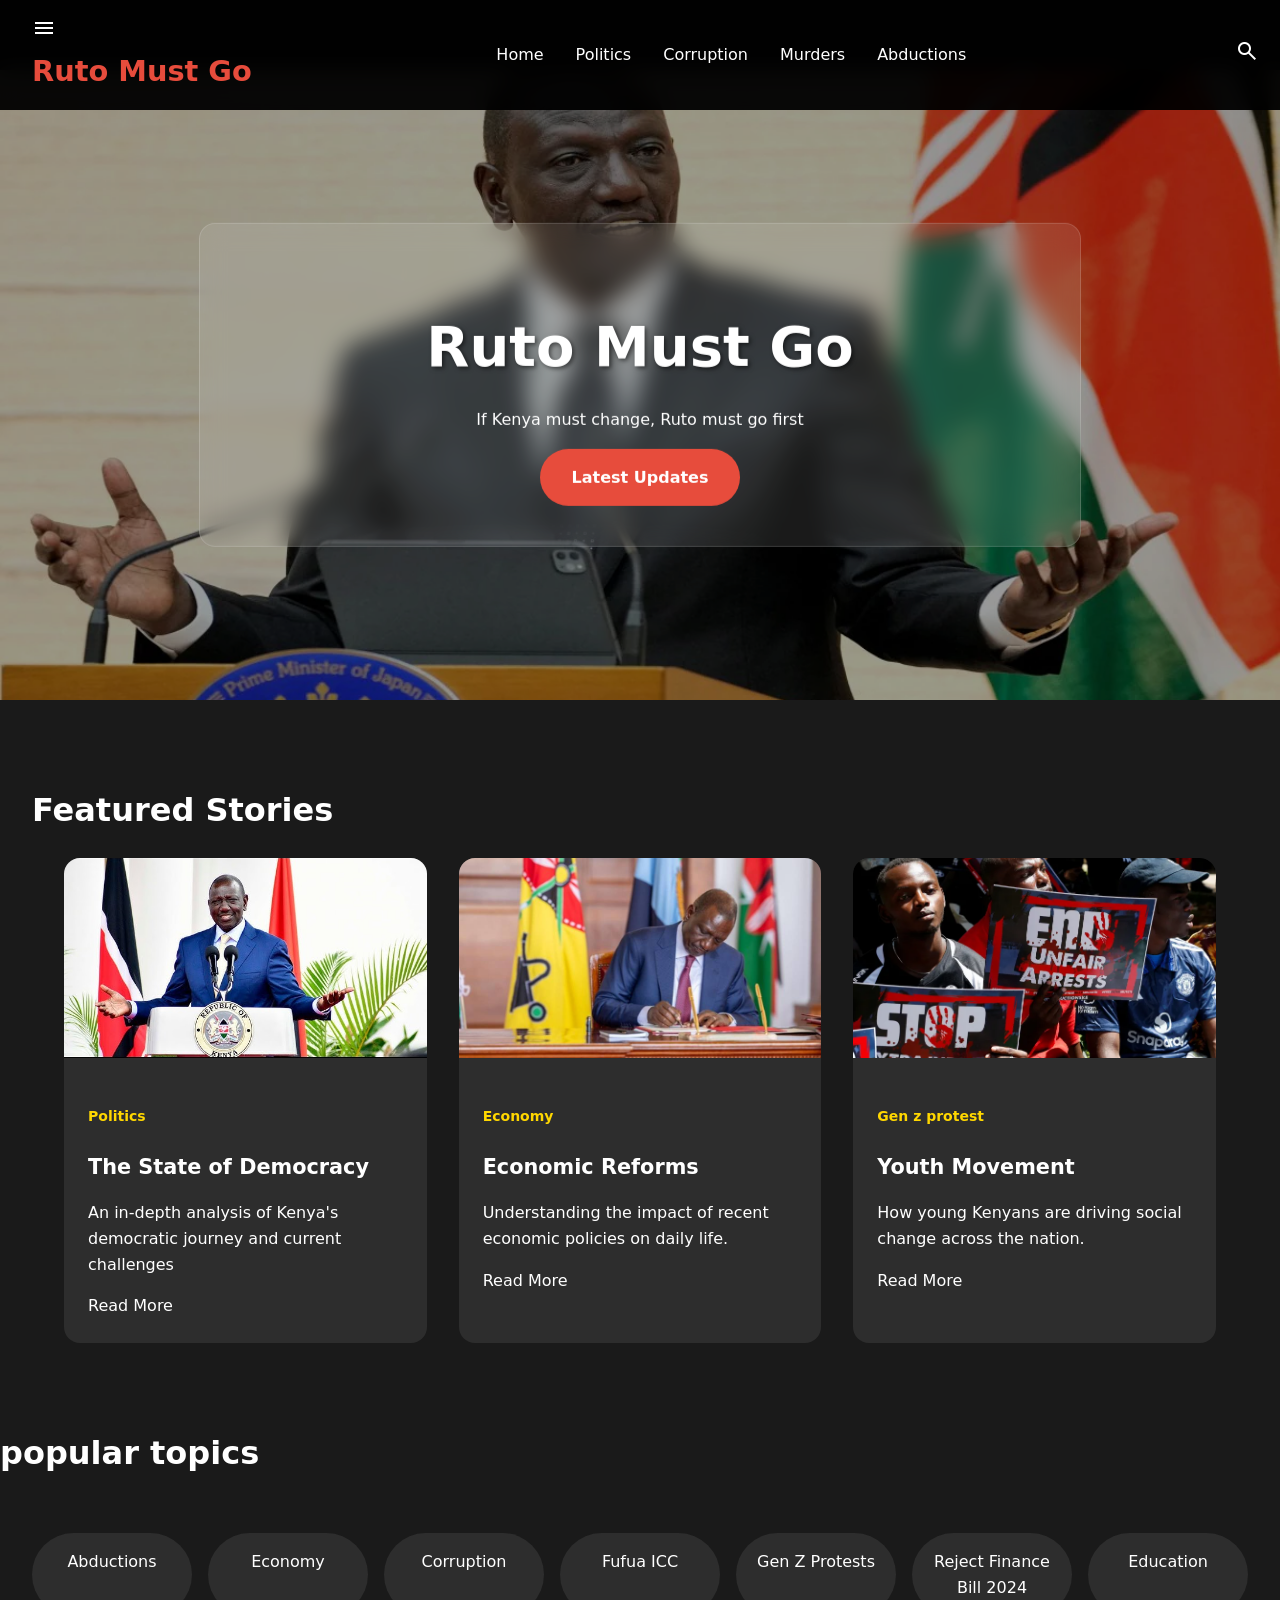
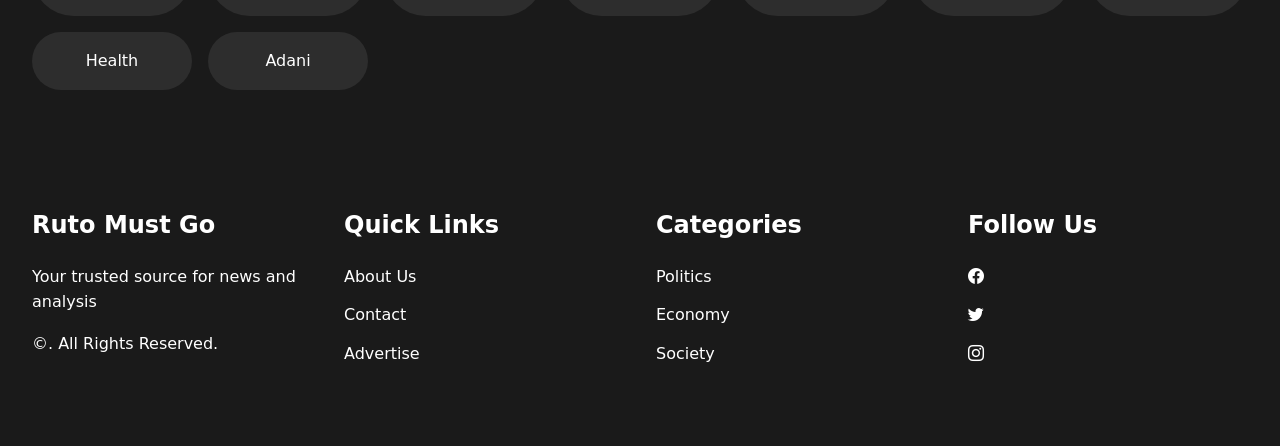
==== commit 6e3260cc: "update" ====
--- a/index.html
+++ b/index.html
@@ -1,4 +1,4 @@
-<!DOCTYPE html>
+ <!DOCTYPE html>
 <html lang="en">
 <head>
     <meta charset="UTF-8">
--- a/styles/index.css
+++ b/styles/index.css
@@ -1,289 +1,252 @@
-/* Global Styles */
-body {
+/* Modernized CSS with performance optimizations */
+:root {
+    --primary-color: #e74c3c;
+    --dark-bg: #1a1a1a;
+    --light-text: #ffffff;
+    --accent-color: #ffd700;
+    --card-bg: #2d2d2d;
+    --transition-speed: 0.3s;
+  }
+  
+  /* Base Styles */
+  body {
     margin: 0;
     padding: 0;
-    font-family: Arial, sans-serif;
-}
-
-a {
+    font-family: 'Inter', system-ui, -apple-system, sans-serif;
+    background-color: var(--dark-bg);
+    color: var(--light-text);
+    line-height: 1.6;
+    overflow-x: hidden;
+  }
+  
+  a {
+    color: inherit;
     text-decoration: none;
-    color: inherit;
-}
-
-/* Main Frame */
-.main-frame {
-    display: flex;
-    flex-direction: column;
-}
-
-/* Navbar Styling */
-.frame1 {
+    transition: color var(--transition-speed) ease;
+  }
+  
+  /* Layout Improvements */
+  .main-frame {
+    max-width: 1440px;
+    margin: 0 auto;
+  }
+  
+  /* Enhanced Navbar */
+  .frame1 {
+    position: fixed;
+    top: 0;
+    width: 100%;
     display: flex;
     justify-content: space-between;
     align-items: center;
-    padding: 10px 20px;
-    background-color: #333;
-    color: white;
-}
-
-.navbar-section1 h2 {
-    font-size: 24px;
-}
-
-.navbar-section2 ul {
+    padding: 1rem 2rem;
+    background: rgba(0, 0, 0, 0.95);
+    backdrop-filter: blur(10px);
+    z-index: 1000;
+  }
+  
+  .navbar-section1 h2 {
+    font-size: 1.8rem;
+    margin: 0;
+    color: var(--primary-color);
+  }
+  
+  .navbar-section2 ul {
     display: flex;
-    gap: 20px;
-}
-
-.navbar-section2 ul li a {
-    color: white;
-    font-size: 18px;
-    transition: color 0.3s;
-}
-
-.navbar-section2 ul li a:hover {
-    color: #FFD700;
-}
-
-.navbar-section3 span {
-    font-size: 24px;
-    margin-left: 15px;
+    gap: 2rem;
+    list-style: none;
+    margin: 0;
+    padding: 0;
+  }
+  
+  .navbar-section2 a:hover {
+    color: var(--accent-color);
+  }
+  
+  .navbar-section3 span {
+    font-size: 1.5rem;
+    margin-left: 1.5rem;
     cursor: pointer;
-}
-
-/* Frame2: Static Header Image with Glassmorphism */
-.frame2 {
+    transition: opacity var(--transition-speed) ease;
+  }
+  
+  .navbar-section3 span:hover {
+    opacity: 0.8;
+  }
+  
+  /* Modern Hero Section */
+  .frame2 {
     position: relative;
-    height: 400px; /* Set a fixed height for the header */
-    width: 100%;
+    margin-top: 70px;
+    height: 70vh;
     overflow: hidden;
-    background-color: #000;
-}
-
-/* Single Header Image */
-.header-image {
+  }
+  
+  .header-image {
     width: 100%;
     height: 100%;
     object-fit: cover;
-    object-position: top; /* Position the image so the top part is visible */
-    filter: brightness(50%); /* Reduce brightness by 50% */
+    filter: brightness(0.6);
     position: absolute;
     top: 0;
     left: 0;
-    z-index: 1; /* Set lower z-index to position behind the glassmorphism */
-}
-
-/* Glassmorphism Overlay */
-.frame2-content .glassmorphism {
+  }
+  
+  .frame2-content .glassmorphism {
     position: absolute;
-    top: 0;
-    left: 0;
+    top: 50%;
+    left: 50%;
+    transform: translate(-50%, -50%);
+    text-align: center;
+    background: rgba(255, 255, 255, 0.1);
+    backdrop-filter: blur(12px);
+    padding: 2.5rem;
+    border-radius: 1rem;
+    border: 1px solid rgba(255, 255, 255, 0.15);
+    max-width: 800px;
+    width: 90%;
+  }
+  
+  .glassmorphism h1 {
+    font-size: clamp(2.5rem, 5vw, 3.5rem);
+    margin-bottom: 1rem;
+    text-shadow: 2px 2px 4px rgba(0, 0, 0, 0.5);
+  }
+  
+  .glassmorphism a {
+    display: inline-block;
+    padding: 1rem 2rem;
+    background: var(--primary-color);
+    color: white;
+    border-radius: 50px;
+    font-weight: 600;
+    transition: transform var(--transition-speed) ease;
+  }
+  
+  .glassmorphism a:hover {
+    transform: translateY(-2px);
+  }
+  
+  /* Optimized Cards Section */
+  .frame3 {
+    padding: 4rem 2rem;
+  }
+  
+  .frame3-section {
+    display: grid;
+    grid-template-columns: repeat(auto-fit, minmax(300px, 1fr));
+    gap: 2rem;
+    padding: 0 2rem;
+  }
+  
+  .card {
+    background: var(--card-bg);
+    border-radius: 1rem;
+    overflow: hidden;
+    transition: transform var(--transition-speed) ease;
+  }
+  
+  .card:hover {
+    transform: translateY(-5px);
+  }
+  
+  .card .top {
+    height: 200px;
+    overflow: hidden;
+  }
+  
+  .card img {
     width: 100%;
     height: 100%;
-    display: flex;
-    justify-content: center;
-    align-items: center;
-    flex-direction: column;
-    background: rgba(255, 255, 255, 0.1);
-    backdrop-filter: blur(10px);
-    color: white;
+    object-fit: cover;
+    transition: transform var(--transition-speed) ease;
+  }
+  
+  .card:hover img {
+    transform: scale(1.05);
+  }
+  
+  .card .bottom {
+    padding: 1.5rem;
+  }
+  
+  .card h5 {
+    color: var(--accent-color);
+    font-size: 0.875rem;
+  }
+  
+  .card h3 {
+    font-size: 1.3rem;
+    margin: 0.5rem 0;
+  }
+  
+  /* Enhanced Topics Section */
+  .frame4-top-section {
+    display: grid;
+    grid-template-columns: repeat(auto-fit, minmax(150px, 1fr));
+    gap: 1rem;
+    padding: 2rem;
+  }
+  
+  .card1 {
+    background: var(--card-bg);
+    padding: 1rem;
     text-align: center;
-    opacity: 1; /* Set to 100% opacity */
-    z-index: 2; /* Set a higher z-index so it appears above the image */
-}
-
-.frame2-content .glassmorphism h1 {
-    font-size: 36px;
-    margin: 10px 0;
-}
-
-.frame2-content .glassmorphism p {
-    font-size: 18px;
-    margin-bottom: 20px;
-}
-
-.frame2-content .glassmorphism a {
-    padding: 10px 20px;
-    background-color: #FFD700;
-    color: black;
-    border-radius: 25px;
-    font-weight: bold;
-    transition: background-color 0.3s;
-}
-
-.frame2-content .glassmorphism a:hover {
-    background-color: #FFA500;
-}
-
-/* Featured Stories Section */
-.frame3 {
-    padding: 40px;
-    background-color: #f5f5f5;
-}
-
-.frame3 h1 {
-    font-size: 32px;
-    text-align: center;
-    margin-bottom: 40px;
-}
-
-.frame3-section {
-    display: flex;
-    gap: 30px;
-    justify-content: space-around;
-}
-
-.card {
-    background-color: white;
-    border-radius: 10px;
-    box-shadow: 0 4px 10px rgba(0, 0, 0, 0.1);
-    overflow: hidden;
-    width: 300px;
-    transition: transform 0.3s ease-in-out;
-}
-
-.card:hover {
-    transform: translateY(-10px);
-}
-
-.card .top img {
-    width: 100%;
-    height: 200px;
-    object-fit: cover;
-}
-
-.card .bottom {
-    padding: 20px;
-}
-
-.card .bottom h5 {
-    color: #FFD700;
-    font-size: 14px;
-}
-
-.card .bottom h3 {
-    font-size: 20px;
-    margin: 10px 0;
-}
-
-.card .bottom p {
-    font-size: 14px;
-    color: #555;
-}
-
-.card .bottom a {
-    color: #FFD700;
-    font-weight: bold;
-    transition: color 0.3s;
-}
-
-.card .bottom a:hover {
-    color: #FFA500;
-}
-
-/* Popular Topics Section */
-.frame4 {
-    padding: 40px 20px;
-    background-color: #333;
-    color: white;
-}
-
-.frame4 h1 {
-    text-align: center;
-    margin-bottom: 40px;
-}
-
-.frame4-top-section {
-    display: flex;
-    flex-wrap: wrap;
-    gap: 20px;
-    justify-content: center;
-}
-
-.card1 {
-    background-color: #444;
-    color: white;
-    padding: 15px 30px;
-    border-radius: 30px;
-    transition: background-color 0.3s;
-}
-
-.card1:hover {
-    background-color: #FFD700;
-}
-
-.card1 a {
-    color: white;
-    font-size: 16px;
-    font-weight: bold;
-}
-
-.card1 a:hover {
-    color: black;
-}
-
-/* Footer */
-.frame4-bottom {
-    display: flex;
-    justify-content: space-between;
-    padding: 40px 20px;
-}
-
-.col {
-    flex: 1;
-}
-
-.col h2 {
-    font-size: 18px;
-    margin-bottom: 15px;
-}
-
-.col ul {
+    border-radius: 50px;
+    transition: all var(--transition-speed) ease;
+  }
+  
+  .card1:hover {
+    background: var(--primary-color);
+    transform: scale(1.05);
+  }
+  
+  /* Modern Footer Layout */
+  .frame4-bottom {
+    display: grid;
+    grid-template-columns: repeat(auto-fit, minmax(250px, 1fr));
+    gap: 2rem;
+    padding: 4rem 2rem;
+  }
+  
+  .col ul {
+    padding: 0;
     list-style: none;
-    padding: 0;
-}
-
-.col ul li a {
-    display: block;
-    color: white;
-    font-size: 14px;
-    margin-bottom: 10px;
-    transition: color 0.3s;
-}
-
-.col ul li a:hover {
-    color: #FFD700;
-}
-
-/* Media Queries for Mobile */
-@media (max-width: 768px) {
-    .frame1 {
-        flex-direction: column;
-        align-items: center;
-    }
-
-    .navbar-section2 ul {
-        display: none;
-        flex-direction: column;
-        gap: 10px;
-        align-items: center;
-    }
-
-    .navbar-section2 ul.active {
-        display: flex;
-    }
-
-    .navbar-section3 span {
-        margin-left: 0;
-    }
-
+  }
+  
+  .col li {
+    margin: 0.8rem 0;
+  }
+  
+  /* Performance Optimizations */
+  @media (prefers-reduced-motion: reduce) {
+    * {
+      transition: none !important;
+      animation: none !important;
+    }
+  }
+  
+  img {
+    image-rendering: -webkit-optimize-contrast;
+  }
+  
+  /* Mobile Responsiveness */
+  @media (max-width: 768px) {
+    .navbar-section2 {
+      position: absolute;
+      top: 100%;
+      left: 0;
+      right: 0;
+      background: var(--dark-bg);
+      padding: 1rem;
+      display: none;
+    }
+  
+    .navbar-section2.active {
+      display: block;
+    }
+  
     .frame3-section {
-        flex-direction: column;
-        align-items: center;
-    }
-
-    .frame4-bottom {
-        flex-direction: column;
-        align-items: center;
-    }
-}
+      grid-template-columns: 1fr;
+    }
+  }
